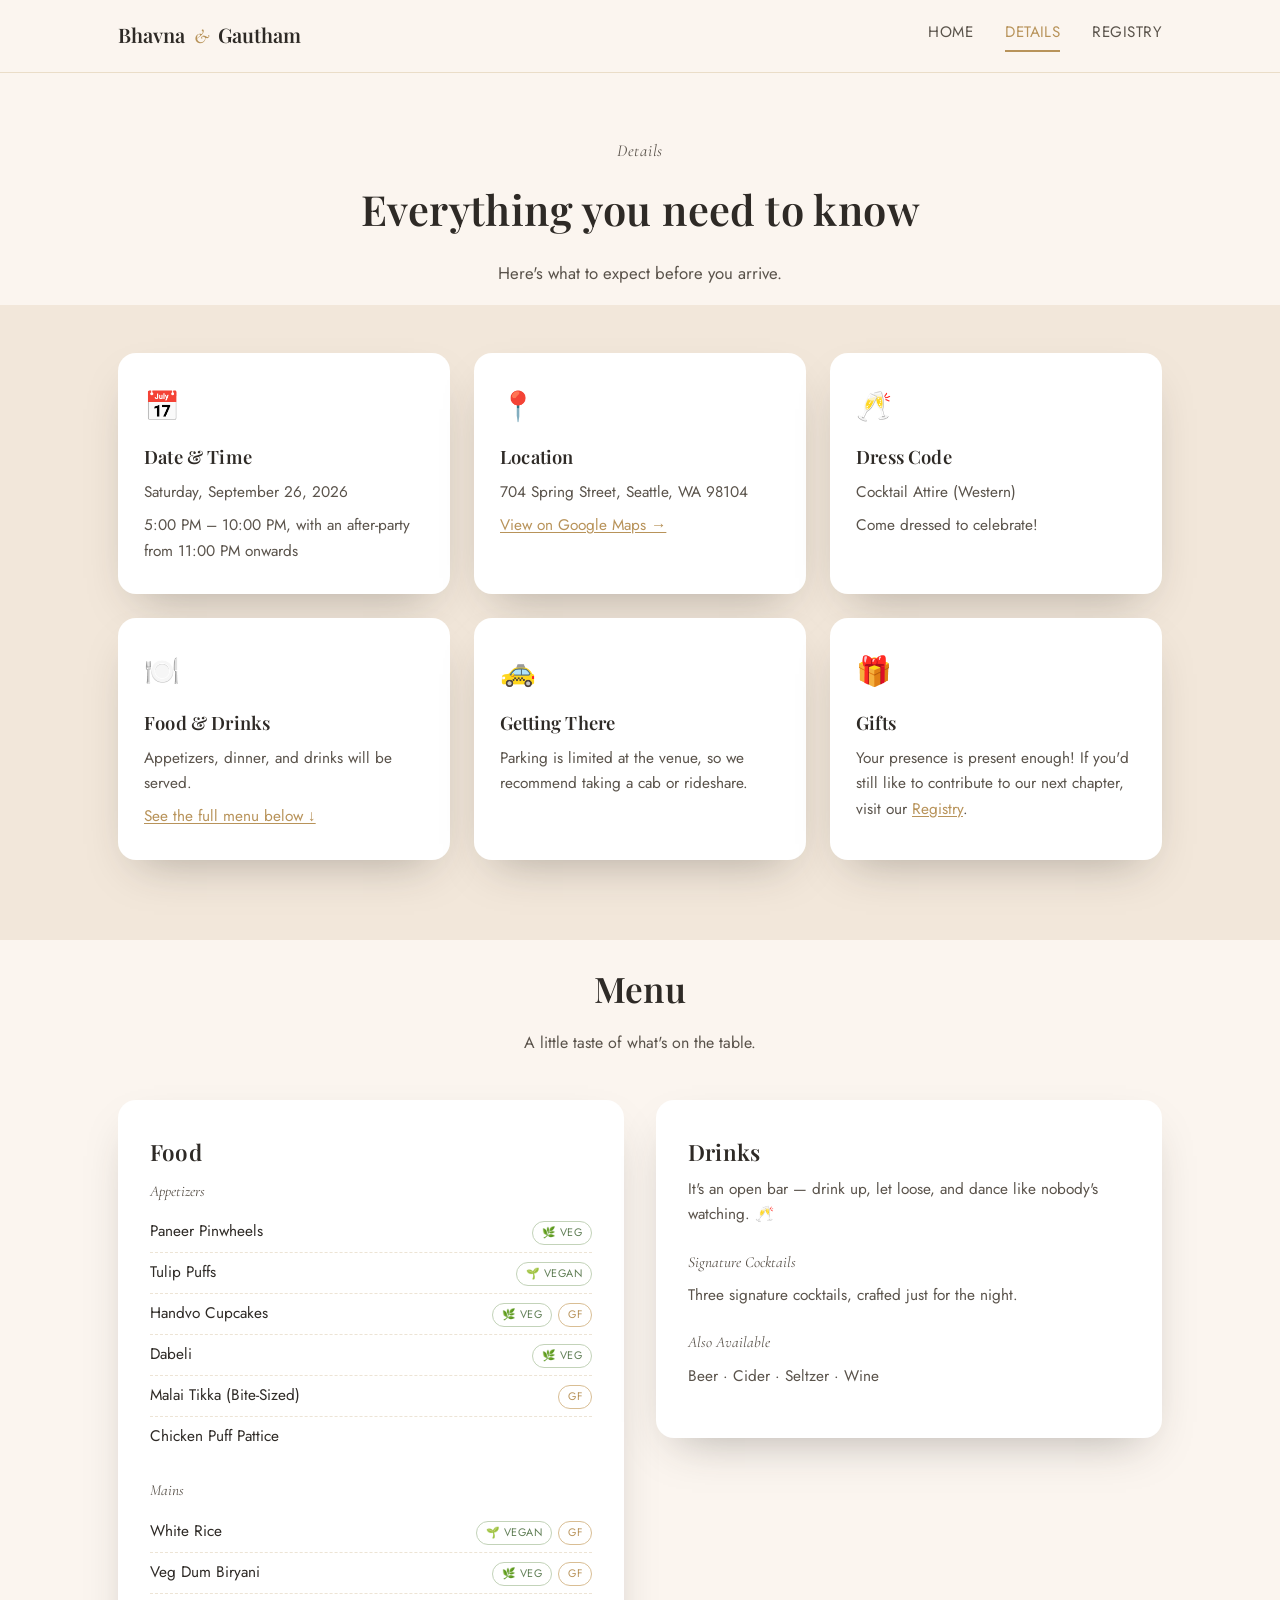
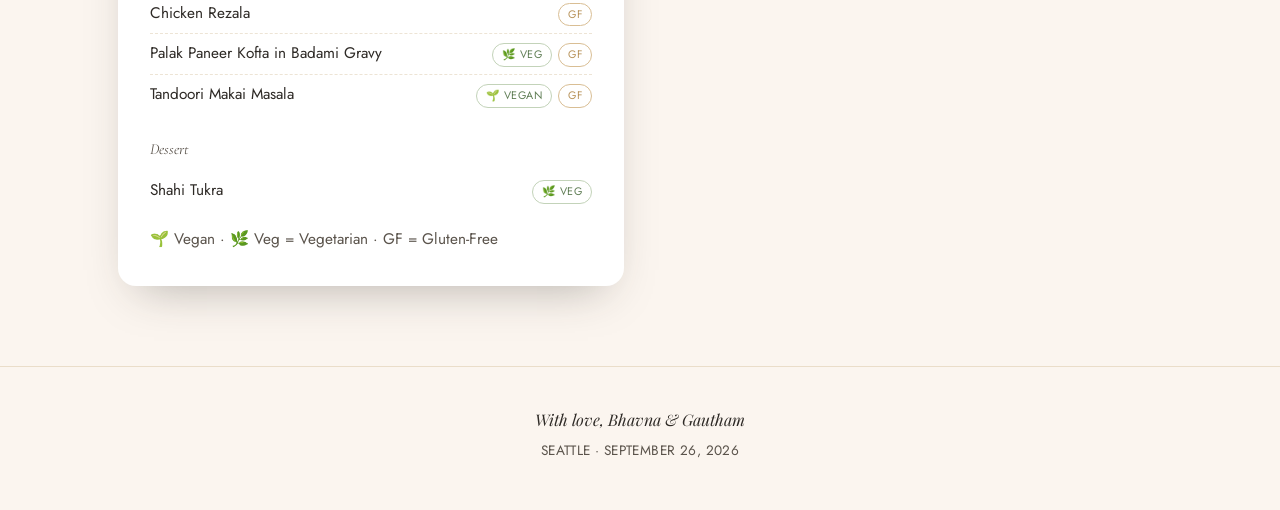
==== details.html @ c2249824 "Use clean extensionless URLs for internal navigation links GitHub Pages already resolves /details an" ====
<!DOCTYPE html>
<html lang="en">
<head>
  <meta charset="UTF-8">
  <meta name="viewport" content="width=device-width, initial-scale=1.0">
  <title>Details | Bhavna &amp; Gautham</title>
  <meta name="description" content="Everything you need to know about Bhavna &amp; Gautham's engagement party.">

  <meta property="og:type" content="website">
  <meta property="og:title" content="Details | Bhavna &amp; Gautham">
  <meta property="og:description" content="Everything you need to know about Bhavna &amp; Gautham's engagement party.">
  <meta property="og:image" content="https://bhavnaandgautham.com/assets/proposal-home-page-landscape.jpeg">
  <meta property="og:url" content="https://bhavnaandgautham.com/details">
  <meta name="twitter:card" content="summary_large_image">
  <meta name="twitter:title" content="Details | Bhavna &amp; Gautham">
  <meta name="twitter:description" content="Everything you need to know about Bhavna &amp; Gautham's engagement party.">
  <meta name="twitter:image" content="https://bhavnaandgautham.com/assets/proposal-home-page-landscape.jpeg">

  <link rel="icon" href="data:image/svg+xml,<svg xmlns=%22http://www.w3.org/2000/svg%22 viewBox=%220 0 100 100%22><text y=%22.9em%22 font-size=%2290%22>💛</text></svg>">
  <link rel="stylesheet" href="css/style.css">
</head>
<body>

  <header class="site-header">
    <div class="nav-wrap">
      <a href="/" class="logo">Bhavna <span>&amp;</span> Gautham</a>
      <nav class="site-nav">
        <a href="/" class="nav-link">Home</a>
        <a href="details" class="nav-link active">Details</a>
        <a href="registry" class="nav-link">Registry</a>
      </nav>
      <button class="nav-toggle" aria-label="Toggle navigation">&#9776;</button>
    </div>
  </header>

  <main>
    <section class="page-intro">
      <p class="eyebrow">Details</p>
      <h1>Everything you need to know</h1>
      <p>Here's what to expect before you arrive.</p>
    </section>

    <section class="details">
      <div class="container">
        <div class="details-grid">

          <div class="detail-card">
            <span class="icon">📅</span>
            <h3>Date &amp; Time</h3>
            <p>Saturday, September 26, 2026</p>
            <p>5:00 PM &ndash; 10:00 PM, with an after-party from 11:00 PM onwards</p>
          </div>

          <div class="detail-card">
            <span class="icon">📍</span>
            <h3>Location</h3>
            <p>704 Spring Street, Seattle, WA 98104</p>
            <p><a href="https://maps.app.goo.gl/84meGkMfRiw7cYow9" target="_blank" rel="noopener">View on Google Maps &rarr;</a></p>
          </div>

          <div class="detail-card">
            <span class="icon">🥂</span>
            <h3>Dress Code</h3>
            <p>Cocktail Attire (Western)</p>
            <p>Come dressed to celebrate!</p>
          </div>

          <div class="detail-card">
            <span class="icon">🍽️</span>
            <h3>Food &amp; Drinks</h3>
            <p>Appetizers, dinner, and drinks will be served.</p>
            <p><a href="#menu">See the full menu below &darr;</a></p>
          </div>

          <div class="detail-card">
            <span class="icon">🚕</span>
            <h3>Getting There</h3>
            <p>Parking is limited at the venue, so we recommend taking a cab or rideshare.</p>
          </div>

          <div class="detail-card">
            <span class="icon">🎁</span>
            <h3>Gifts</h3>
            <p>Your presence is present enough! If you'd still like to contribute to our next chapter, visit our <a href="registry">Registry</a>.</p>
          </div>

        </div>
      </div>
    </section>

    <section class="menu-section" id="menu">
      <div class="container">
        <h2>Menu</h2>
        <p class="section-sub">A little taste of what's on the table.</p>
        <div class="menu-grid">

          <div class="menu-card">
            <h3>Food</h3>

            <p class="menu-subhead">Appetizers</p>
            <ul class="menu-list">
              <li><span>Paneer Pinwheels</span><span class="tags"><span class="diet-tag tag-veg">🌿 Veg</span></span></li>
              <li><span>Tulip Puffs</span><span class="tags"><span class="diet-tag tag-vegan">🌱 Vegan</span></span></li>
              <li><span>Handvo Cupcakes</span><span class="tags"><span class="diet-tag tag-veg">🌿 Veg</span><span class="diet-tag">GF</span></span></li>
              <li><span>Dabeli</span><span class="tags"><span class="diet-tag tag-veg">🌿 Veg</span></span></li>
              <li><span>Malai Tikka (Bite-Sized)</span><span class="tags"><span class="diet-tag">GF</span></span></li>
              <li><span>Chicken Puff Pattice</span></li>
            </ul>

            <p class="menu-subhead">Mains</p>
            <ul class="menu-list">
              <li><span>White Rice</span><span class="tags"><span class="diet-tag tag-vegan">🌱 Vegan</span><span class="diet-tag">GF</span></span></li>
              <li><span>Veg Dum Biryani</span><span class="tags"><span class="diet-tag tag-veg">🌿 Veg</span><span class="diet-tag">GF</span></span></li>
              <li><span>Chicken Rezala</span><span class="tags"><span class="diet-tag">GF</span></span></li>
              <li><span>Palak Paneer Kofta in Badami Gravy</span><span class="tags"><span class="diet-tag tag-veg">🌿 Veg</span><span class="diet-tag">GF</span></span></li>
              <li><span>Tandoori Makai Masala</span><span class="tags"><span class="diet-tag tag-vegan">🌱 Vegan</span><span class="diet-tag">GF</span></span></li>
            </ul>

            <p class="menu-subhead">Dessert</p>
            <ul class="menu-list">
              <li><span>Shahi Tukra</span><span class="tags"><span class="diet-tag tag-veg">🌿 Veg</span></span></li>
            </ul>

            <p class="menu-note">🌱 Vegan &middot; 🌿 Veg = Vegetarian &middot; GF = Gluten-Free</p>
          </div>

          <div class="menu-card">
            <h3>Drinks</h3>
            <p>It's an open bar &mdash; drink up, let loose, and dance like nobody's watching. 🥂</p>

            <p class="menu-subhead">Signature Cocktails</p>
            <p>Three signature cocktails, crafted just for the night.</p>

            <p class="menu-subhead">Also Available</p>
            <p>Beer &middot; Cider &middot; Seltzer &middot; Wine</p>
          </div>

        </div>
      </div>
    </section>
  </main>

  <footer class="site-footer">
    <p>With love, Bhavna &amp; Gautham</p>
    <p class="footer-sub">Seattle &middot; September 26, 2026</p>
  </footer>

  <script src="js/main.js"></script>
</body>
</html>
---- css/style.css ----
@import url('https://fonts.googleapis.com/css2?family=Playfair+Display:ital,wght@0,500;0,600;0,700;1,500&family=Cormorant+Garamond:ital,wght@0,500;1,500&family=Jost:wght@300;400;500;600&display=swap');

:root {
  --cream: #fbf5ef;
  --cream-dark: #f2e7da;
  --charcoal: #2e2a26;
  --charcoal-soft: #5a534b;
  --gold: #b8935a;
  --gold-light: #d9be94;
  --blush: #e7b9b0;
  --terracotta: #c07856;
  --sage: #5f7d54;
  --sage-light: #c3d3b9;
  --white: #ffffff;
  --shadow: 0 20px 45px -20px rgba(46, 42, 38, 0.35);
  --radius: 18px;
  --max-width: 1100px;
}

* { box-sizing: border-box; }

html { scroll-behavior: smooth; }

body {
  margin: 0;
  font-family: 'Jost', sans-serif;
  background: var(--cream);
  color: var(--charcoal);
  line-height: 1.65;
  -webkit-font-smoothing: antialiased;
}

h1, h2, h3 {
  font-family: 'Playfair Display', serif;
  font-weight: 600;
  color: var(--charcoal);
  margin: 0 0 0.4em;
  letter-spacing: 0.01em;
}

p { margin: 0 0 1em; }

a { color: inherit; }

img { max-width: 100%; display: block; }

.container {
  max-width: var(--max-width);
  margin: 0 auto;
  padding: 0 28px;
}

.eyebrow {
  font-family: 'Cormorant Garamond', serif;
  font-style: italic;
  font-size: 1.35rem;
  color: var(--gold);
  letter-spacing: 0.04em;
  margin-bottom: 0.6em;
}

/* Header / Nav */
.site-header {
  position: sticky;
  top: 0;
  z-index: 50;
  background: rgba(251, 245, 239, 0.9);
  backdrop-filter: blur(8px);
  border-bottom: 1px solid rgba(184, 147, 90, 0.25);
}

.nav-wrap {
  max-width: var(--max-width);
  margin: 0 auto;
  padding: 18px 28px;
  display: flex;
  align-items: center;
  justify-content: space-between;
}

.logo {
  font-family: 'Playfair Display', serif;
  font-size: 1.25rem;
  font-weight: 600;
  text-decoration: none;
  color: var(--charcoal);
}

.logo span {
  color: var(--gold);
  font-style: italic;
  font-family: 'Cormorant Garamond', serif;
  margin: 0 4px;
}

.site-nav {
  display: flex;
  gap: 32px;
}

.nav-link {
  text-decoration: none;
  color: var(--charcoal-soft);
  font-size: 0.95rem;
  letter-spacing: 0.03em;
  text-transform: uppercase;
  padding-bottom: 4px;
  border-bottom: 2px solid transparent;
  transition: color 0.2s, border-color 0.2s;
}

.nav-link:hover,
.nav-link.active {
  color: var(--gold);
  border-color: var(--gold);
}

/* Buttons */
.btn {
  display: inline-block;
  padding: 14px 32px;
  border-radius: 999px;
  text-decoration: none;
  font-size: 0.95rem;
  letter-spacing: 0.03em;
  text-transform: uppercase;
  transition: transform 0.2s, box-shadow 0.2s, background 0.2s;
}

.btn-primary {
  background: var(--charcoal);
  color: var(--cream);
}

.btn-primary:hover {
  background: var(--gold);
  transform: translateY(-2px);
  box-shadow: var(--shadow);
}

.btn-outline {
  border: 1.5px solid var(--charcoal);
  color: var(--charcoal);
}

.btn-outline:hover {
  background: var(--charcoal);
  color: var(--cream);
}

/* Hero */
.hero {
  display: grid;
  grid-template-columns: 1fr 1fr;
  gap: 56px;
  align-items: center;
  max-width: var(--max-width);
  margin: 0 auto;
  padding: 64px 28px 40px;
}

.hero-text h1 {
  font-size: clamp(2.4rem, 5vw, 3.6rem);
  line-height: 1.1;
}

.hero-tagline {
  font-size: 1.1rem;
  color: var(--charcoal-soft);
  margin-bottom: 1.6em;
}

.hero-meta {
  background: var(--white);
  border-radius: var(--radius);
  padding: 20px 24px;
  margin-bottom: 28px;
  box-shadow: var(--shadow);
  display: inline-flex;
  flex-direction: column;
  gap: 6px;
}

.hero-meta strong {
  font-family: 'Playfair Display', serif;
  font-size: 1.15rem;
}

.hero-meta .meta-sub {
  color: var(--charcoal-soft);
  font-size: 0.95rem;
}

.hero-image img {
  border-radius: var(--radius);
  box-shadow: var(--shadow);
  aspect-ratio: 4 / 5;
  object-fit: cover;
  width: 100%;
}

/* Welcome / story section */
.welcome {
  display: grid;
  grid-template-columns: 1.1fr 1fr;
  gap: 56px;
  align-items: center;
  max-width: var(--max-width);
  margin: 40px auto 20px;
  padding: 0 28px;
}

.welcome-image img {
  border-radius: var(--radius);
  box-shadow: var(--shadow);
  aspect-ratio: 3 / 2;
  object-fit: cover;
  width: 100%;
}

/* Details section */
.details {
  background: var(--cream-dark);
  padding: 48px 0 80px;
}

.section-sub {
  text-align: center;
  color: var(--charcoal-soft);
  max-width: 560px;
  margin: 0 auto 44px;
}

.details-grid {
  display: grid;
  grid-template-columns: repeat(3, 1fr);
  gap: 24px;
}

.detail-card {
  background: var(--white);
  border-radius: var(--radius);
  padding: 30px 26px;
  box-shadow: var(--shadow);
}

.detail-card .icon {
  font-size: 1.8rem;
  margin-bottom: 12px;
  display: block;
}

.detail-card h3 {
  font-size: 1.15rem;
  margin-bottom: 8px;
}

.detail-card p {
  color: var(--charcoal-soft);
  font-size: 0.96rem;
  margin-bottom: 0.5em;
}

.detail-card p:last-child { margin-bottom: 0; }

.detail-card a {
  color: var(--gold);
  text-decoration: underline;
  text-underline-offset: 2px;
}

.detail-card a:hover { color: var(--terracotta); }

/* Menu section */
.menu-section {
  padding: 20px 0 80px;
}

.menu-section .container > h2 {
  text-align: center;
  font-size: 2.2rem;
  margin-bottom: 12px;
}

.menu-grid {
  display: grid;
  grid-template-columns: 1fr 1fr;
  gap: 32px;
  align-items: start;
}

.menu-card {
  background: var(--white);
  border-radius: var(--radius);
  padding: 34px 32px;
  box-shadow: var(--shadow);
}

.menu-card h3 {
  font-size: 1.4rem;
  margin-bottom: 6px;
}

.menu-subhead {
  font-family: 'Cormorant Garamond', serif;
  font-style: italic;
  color: var(--gold);
  font-size: 1.05rem;
  margin: 22px 0 8px;
}

.menu-card > .menu-subhead:first-of-type { margin-top: 8px; }

.menu-list {
  list-style: none;
  margin: 0;
  padding: 0;
}

.menu-list li {
  display: flex;
  justify-content: space-between;
  align-items: baseline;
  gap: 12px;
  padding: 7px 0;
  border-bottom: 1px dashed rgba(184, 147, 90, 0.25);
  font-size: 0.96rem;
  color: var(--charcoal);
}

.menu-list li:last-child { border-bottom: none; }

.tags {
  display: flex;
  gap: 6px;
  flex-shrink: 0;
}

.diet-tag {
  font-size: 0.68rem;
  text-transform: uppercase;
  letter-spacing: 0.04em;
  color: var(--gold);
  border: 1px solid var(--gold-light);
  border-radius: 999px;
  padding: 2px 9px;
  flex-shrink: 0;
  white-space: nowrap;
}

.diet-tag.tag-veg,
.diet-tag.tag-vegan {
  color: var(--sage);
  border-color: var(--sage-light);
}

.menu-note {
  font-size: 0.82rem;
  color: var(--charcoal-soft);
  margin: 16px 0 0;
}

.menu-card p {
  color: var(--charcoal-soft);
  font-size: 0.96rem;
}

/* Footer */
.site-footer {
  text-align: center;
  padding: 40px 28px 48px;
  border-top: 1px solid rgba(184, 147, 90, 0.25);
}

.site-footer p {
  margin: 0;
  font-family: 'Playfair Display', serif;
  font-style: italic;
}

.site-footer .footer-sub {
  font-family: 'Jost', sans-serif;
  font-style: normal;
  font-size: 0.85rem;
  color: var(--charcoal-soft);
  margin-top: 6px;
  letter-spacing: 0.03em;
  text-transform: uppercase;
}

/* Registry page */
.page-intro {
  max-width: 680px;
  margin: 64px auto 8px;
  padding: 0 28px;
  text-align: center;
}

.page-intro h1 { font-size: 2.6rem; }

.page-intro p {
  color: var(--charcoal-soft);
  font-size: 1.05rem;
}

.registry-grid {
  max-width: var(--max-width);
  margin: 48px auto 80px;
  padding: 0 28px;
  display: grid;
  grid-template-columns: 1fr 1fr;
  gap: 36px;
}

.registry-card {
  background: var(--white);
  border-radius: 24px;
  overflow: hidden;
  box-shadow: var(--shadow);
  display: flex;
  flex-direction: column;
}

.registry-image {
  aspect-ratio: 16 / 10;
  overflow: hidden;
}

.registry-image img {
  width: 100%;
  height: 100%;
  object-fit: cover;
}

.registry-body {
  padding: 30px 30px 34px;
  display: flex;
  flex-direction: column;
  flex: 1;
}

.registry-body h2 {
  font-size: 1.5rem;
  margin-bottom: 10px;
}

.registry-body p {
  color: var(--charcoal-soft);
  font-size: 0.98rem;
}

.payment-methods {
  margin-top: auto;
  padding-top: 22px;
  border-top: 1px dashed rgba(184, 147, 90, 0.4);
  display: grid;
  grid-template-columns: 1fr 1fr;
  gap: 20px;
}

.payment-method {
  text-align: center;
}

.payment-method img {
  width: 100%;
  max-width: 140px;
  border-radius: 12px;
  border: 1px solid rgba(46, 42, 38, 0.12);
  margin: 0 auto 10px;
}

.payment-method h4 {
  font-family: 'Playfair Display', serif;
  font-size: 0.98rem;
  margin: 0 0 8px;
}

.payment-method p {
  font-size: 0.88rem;
  color: var(--charcoal-soft);
  margin: 0;
}

.payment-method .btn {
  padding: 8px 20px;
  font-size: 0.78rem;
}

.registry-note {
  max-width: 680px;
  margin: 0 auto 60px;
  padding: 0 28px;
  text-align: center;
  color: var(--charcoal-soft);
  font-size: 0.95rem;
}

/* Mobile nav toggle */
.nav-toggle {
  display: none;
  background: none;
  border: none;
  font-size: 1.5rem;
  cursor: pointer;
  color: var(--charcoal);
}

/* Responsive */
@media (max-width: 860px) {
  .hero, .welcome, .registry-grid, .menu-grid {
    grid-template-columns: 1fr;
  }
  .hero-image { order: -1; }
  .details-grid { grid-template-columns: repeat(2, 1fr); }
}

@media (max-width: 640px) {
  .details-grid { grid-template-columns: 1fr; }
  .nav-wrap { padding: 16px 20px; }
  .site-nav {
    position: absolute;
    top: 100%;
    left: 0;
    right: 0;
    background: var(--cream);
    flex-direction: column;
    gap: 0;
    display: none;
    border-bottom: 1px solid rgba(184, 147, 90, 0.25);
  }
  .site-nav.open { display: flex; }
  .site-nav .nav-link {
    padding: 16px 24px;
    border-bottom: 1px solid rgba(184, 147, 90, 0.15);
  }
  .nav-toggle { display: block; }
  .hero { padding-top: 40px; }
}
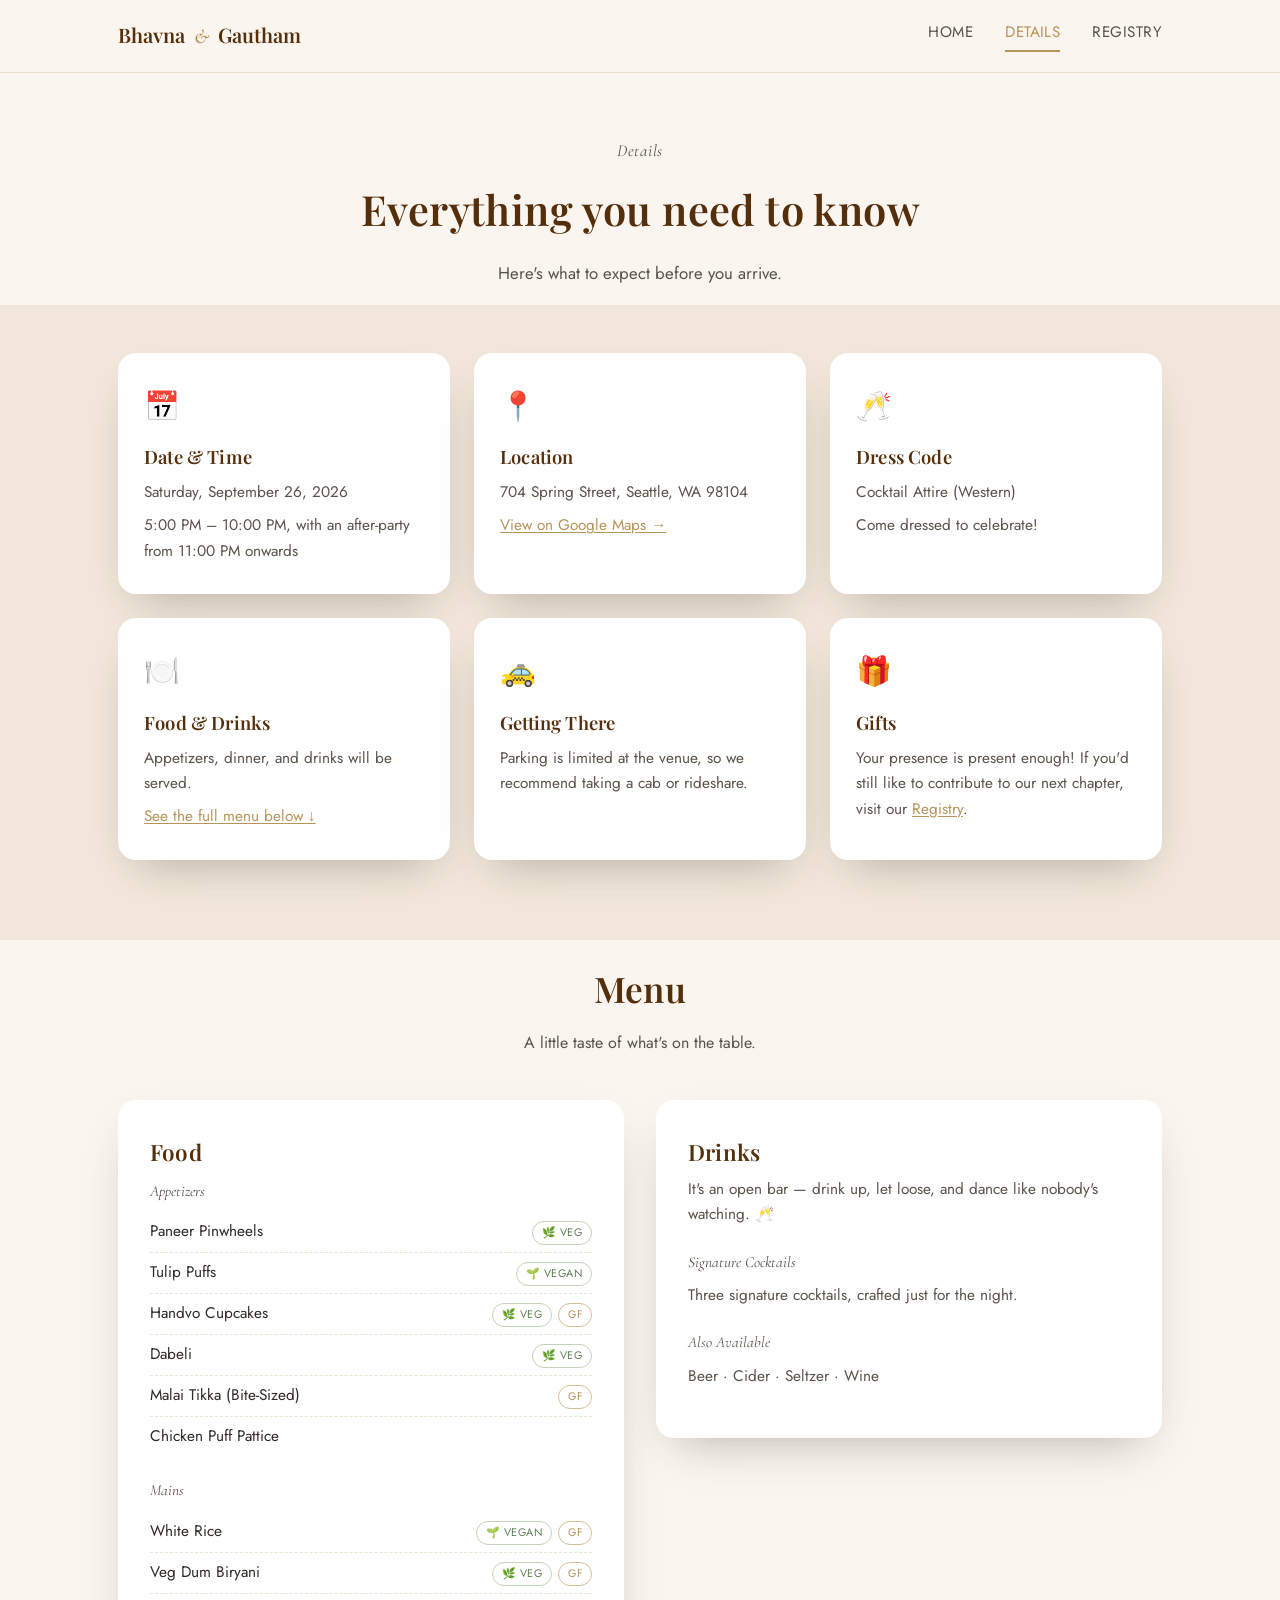
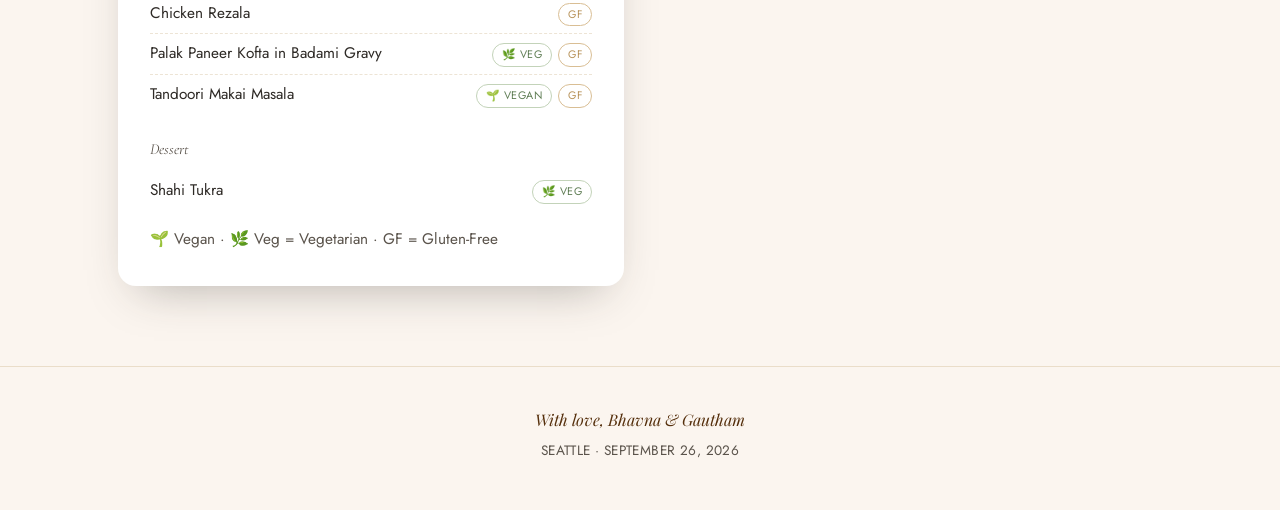
==== commit c88e7f86: "Use dedicated preview-image for link previews (og:image/twitter:image) Co-Authored-By: Claude Sonnet" ====
--- a/details.html
+++ b/details.html
@@ -9,12 +9,12 @@
   <meta property="og:type" content="website">
   <meta property="og:title" content="Details | Bhavna &amp; Gautham">
   <meta property="og:description" content="Everything you need to know about Bhavna &amp; Gautham's engagement party.">
-  <meta property="og:image" content="https://bhavnaandgautham.com/assets/proposal-home-page-landscape.jpeg">
+  <meta property="og:image" content="https://bhavnaandgautham.com/assets/preview-image.png">
   <meta property="og:url" content="https://bhavnaandgautham.com/details">
   <meta name="twitter:card" content="summary_large_image">
   <meta name="twitter:title" content="Details | Bhavna &amp; Gautham">
   <meta name="twitter:description" content="Everything you need to know about Bhavna &amp; Gautham's engagement party.">
-  <meta name="twitter:image" content="https://bhavnaandgautham.com/assets/proposal-home-page-landscape.jpeg">
+  <meta name="twitter:image" content="https://bhavnaandgautham.com/assets/preview-image.png">
 
   <link rel="icon" href="data:image/svg+xml,<svg xmlns=%22http://www.w3.org/2000/svg%22 viewBox=%220 0 100 100%22><text y=%22.9em%22 font-size=%2290%22>💛</text></svg>">
   <link rel="stylesheet" href="css/style.css">
--- a/css/style.css
+++ b/css/style.css
@@ -11,6 +11,7 @@
   --terracotta: #c07856;
   --sage: #5f7d54;
   --sage-light: #c3d3b9;
+  --taupe: #552f0c;
   --white: #ffffff;
   --shadow: 0 20px 45px -20px rgba(46, 42, 38, 0.35);
   --radius: 18px;
@@ -30,10 +31,10 @@
   -webkit-font-smoothing: antialiased;
 }
 
-h1, h2, h3 {
+h1, h2, h3, h4 {
   font-family: 'Playfair Display', serif;
   font-weight: 600;
-  color: var(--charcoal);
+  color: var(--taupe);
   margin: 0 0 0.4em;
   letter-spacing: 0.01em;
 }
@@ -83,7 +84,12 @@
   font-size: 1.25rem;
   font-weight: 600;
   text-decoration: none;
-  color: var(--charcoal);
+  color: var(--taupe);
+  transition: color 0.2s;
+}
+
+.logo:hover {
+  color: var(--gold);
 }
 
 .logo span {
@@ -128,7 +134,7 @@
 }
 
 .btn-primary {
-  background: var(--charcoal);
+  background: var(--taupe);
   color: var(--cream);
 }
 
@@ -376,6 +382,7 @@
   margin: 0;
   font-family: 'Playfair Display', serif;
   font-style: italic;
+  color: var(--taupe);
 }
 
 .site-footer .footer-sub {
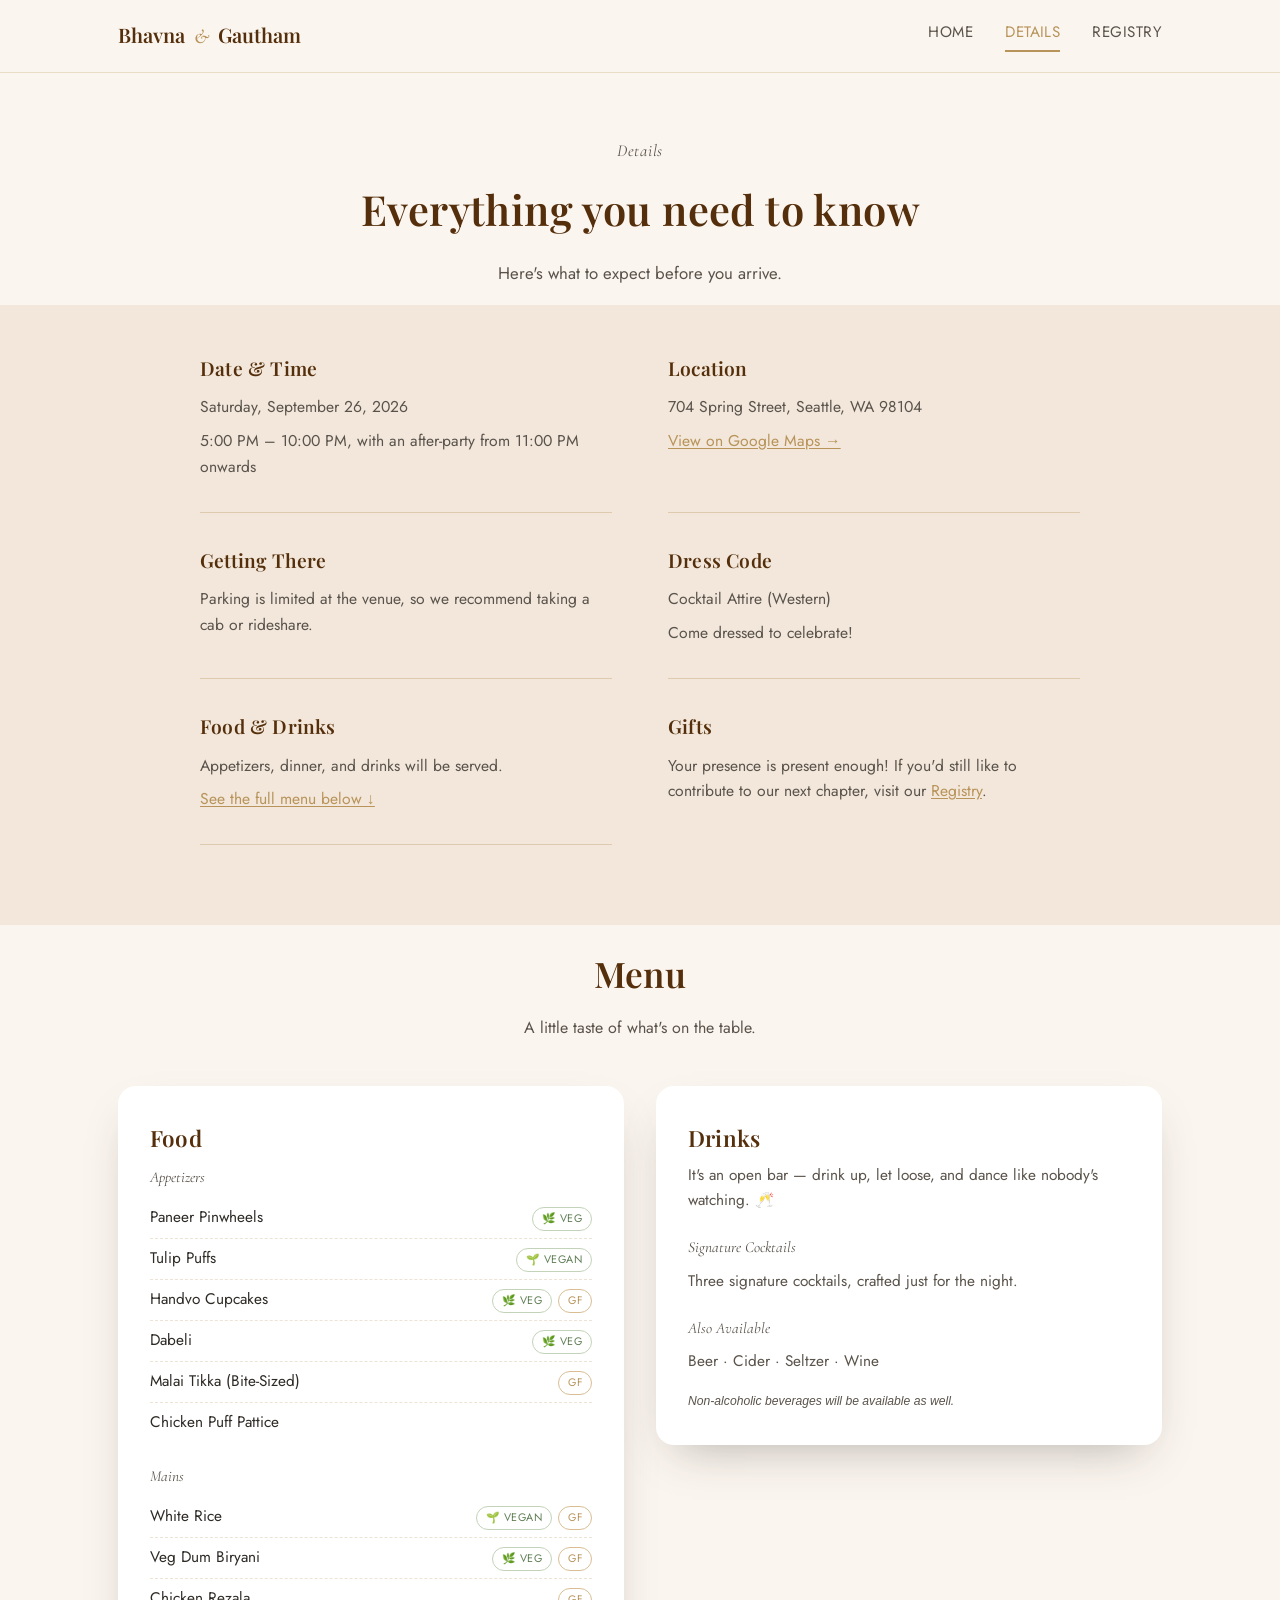
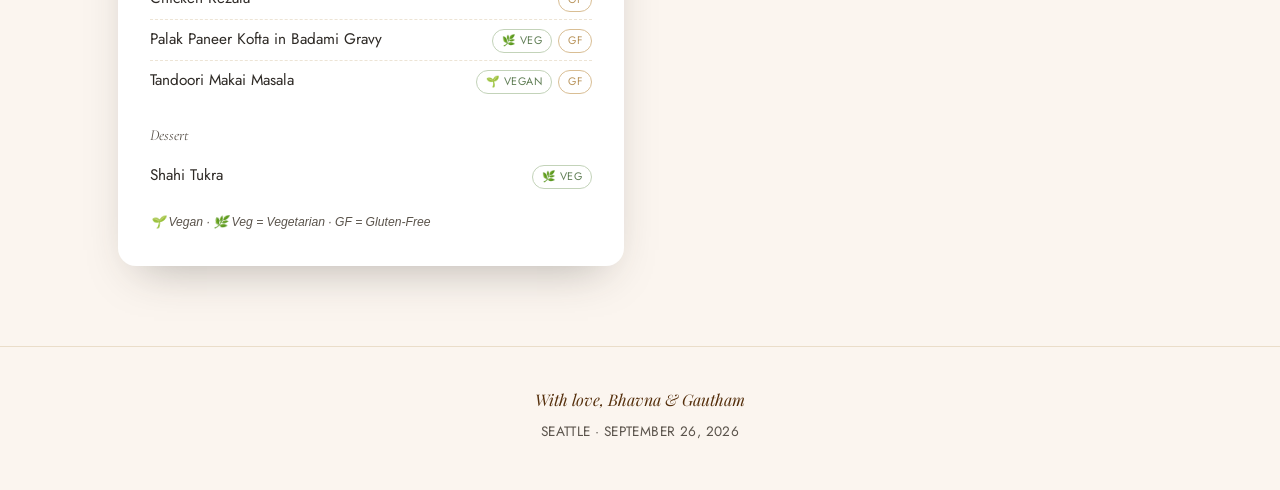
==== commit aec792e1: "Redesign Details page as a divided 2x3 list instead of tiles - Replace card-tile grid with a line-se" ====
--- a/details.html
+++ b/details.html
@@ -42,46 +42,64 @@
 
     <section class="details">
       <div class="container">
-        <div class="details-grid">
+        <div class="details-list">
 
-          <div class="detail-card">
-            <span class="icon">📅</span>
-            <h3>Date &amp; Time</h3>
-            <p>Saturday, September 26, 2026</p>
-            <p>5:00 PM &ndash; 10:00 PM, with an after-party from 11:00 PM onwards</p>
+          <div class="detail-row">
+            <div class="detail-label">
+              <h3>Date &amp; Time</h3>
+            </div>
+            <div class="detail-content">
+              <p>Saturday, September 26, 2026</p>
+              <p>5:00 PM &ndash; 10:00 PM, with an after-party from 11:00 PM onwards</p>
+            </div>
           </div>
 
-          <div class="detail-card">
-            <span class="icon">📍</span>
-            <h3>Location</h3>
-            <p>704 Spring Street, Seattle, WA 98104</p>
-            <p><a href="https://maps.app.goo.gl/84meGkMfRiw7cYow9" target="_blank" rel="noopener">View on Google Maps &rarr;</a></p>
+          <div class="detail-row">
+            <div class="detail-label">
+              <h3>Location</h3>
+            </div>
+            <div class="detail-content">
+              <p>704 Spring Street, Seattle, WA 98104</p>
+              <p><a href="https://maps.app.goo.gl/84meGkMfRiw7cYow9" target="_blank" rel="noopener">View on Google Maps &rarr;</a></p>
+            </div>
           </div>
 
-          <div class="detail-card">
-            <span class="icon">🥂</span>
-            <h3>Dress Code</h3>
-            <p>Cocktail Attire (Western)</p>
-            <p>Come dressed to celebrate!</p>
+          <div class="detail-row">
+            <div class="detail-label">
+              <h3>Getting There</h3>
+            </div>
+            <div class="detail-content">
+              <p>Parking is limited at the venue, so we recommend taking a cab or rideshare.</p>
+            </div>
           </div>
 
-          <div class="detail-card">
-            <span class="icon">🍽️</span>
-            <h3>Food &amp; Drinks</h3>
-            <p>Appetizers, dinner, and drinks will be served.</p>
-            <p><a href="#menu">See the full menu below &darr;</a></p>
+          <div class="detail-row">
+            <div class="detail-label">
+              <h3>Dress Code</h3>
+            </div>
+            <div class="detail-content">
+              <p>Cocktail Attire (Western)</p>
+              <p>Come dressed to celebrate!</p>
+            </div>
           </div>
 
-          <div class="detail-card">
-            <span class="icon">🚕</span>
-            <h3>Getting There</h3>
-            <p>Parking is limited at the venue, so we recommend taking a cab or rideshare.</p>
+          <div class="detail-row">
+            <div class="detail-label">
+              <h3>Food &amp; Drinks</h3>
+            </div>
+            <div class="detail-content">
+              <p>Appetizers, dinner, and drinks will be served.</p>
+              <p><a href="#menu">See the full menu below &darr;</a></p>
+            </div>
           </div>
 
-          <div class="detail-card">
-            <span class="icon">🎁</span>
-            <h3>Gifts</h3>
-            <p>Your presence is present enough! If you'd still like to contribute to our next chapter, visit our <a href="registry">Registry</a>.</p>
+          <div class="detail-row">
+            <div class="detail-label">
+              <h3>Gifts</h3>
+            </div>
+            <div class="detail-content">
+              <p>Your presence is present enough! If you'd still like to contribute to our next chapter, visit our <a href="registry">Registry</a>.</p>
+            </div>
           </div>
 
         </div>
@@ -133,6 +151,7 @@
 
             <p class="menu-subhead">Also Available</p>
             <p>Beer &middot; Cider &middot; Seltzer &middot; Wine</p>
+            <p class="menu-note">Non-alcoholic beverages will be available as well.</p>
           </div>
 
         </div>
--- a/css/style.css
+++ b/css/style.css
@@ -237,45 +237,46 @@
   margin: 0 auto 44px;
 }
 
-.details-grid {
+.details-list {
   display: grid;
-  grid-template-columns: repeat(3, 1fr);
-  gap: 24px;
-}
-
-.detail-card {
-  background: var(--white);
-  border-radius: var(--radius);
-  padding: 30px 26px;
-  box-shadow: var(--shadow);
-}
-
-.detail-card .icon {
-  font-size: 1.8rem;
-  margin-bottom: 12px;
-  display: block;
-}
-
-.detail-card h3 {
-  font-size: 1.15rem;
-  margin-bottom: 8px;
-}
-
-.detail-card p {
-  color: var(--charcoal-soft);
-  font-size: 0.96rem;
+  grid-template-columns: 1fr 1fr;
+  column-gap: 56px;
+  max-width: 880px;
+  margin: 0 auto;
+}
+
+.detail-row {
+  padding: 32px 0;
+  border-bottom: 1px solid rgba(184, 147, 90, 0.35);
+}
+
+.detail-row:nth-child(-n+2) { padding-top: 0; }
+.detail-row:last-child { border-bottom: none; padding-bottom: 0; }
+
+.detail-label {
+  margin-bottom: 10px;
+}
+
+.detail-label h3 {
+  margin: 0;
+  font-size: 1.2rem;
+}
+
+.detail-content p {
+  color: var(--charcoal-soft);
+  font-size: 0.98rem;
   margin-bottom: 0.5em;
 }
 
-.detail-card p:last-child { margin-bottom: 0; }
-
-.detail-card a {
+.detail-content p:last-child { margin-bottom: 0; }
+
+.detail-content a {
   color: var(--gold);
   text-decoration: underline;
   text-underline-offset: 2px;
 }
 
-.detail-card a:hover { color: var(--terracotta); }
+.detail-content a:hover { color: var(--terracotta); }
 
 /* Menu section */
 .menu-section {
@@ -360,8 +361,9 @@
   border-color: var(--sage-light);
 }
 
-.menu-note {
-  font-size: 0.82rem;
+.menu-card .menu-note {
+  font-size: 0.76rem;
+  font-style: italic;
   color: var(--charcoal-soft);
   margin: 16px 0 0;
 }
@@ -515,15 +517,16 @@
 
 /* Responsive */
 @media (max-width: 860px) {
-  .hero, .welcome, .registry-grid, .menu-grid {
+  .hero, .welcome, .registry-grid, .menu-grid, .details-list {
     grid-template-columns: 1fr;
   }
   .hero-image { order: -1; }
-  .details-grid { grid-template-columns: repeat(2, 1fr); }
+  .detail-row:nth-child(-n+2) { padding-top: 32px; }
+  .detail-row:first-child { padding-top: 0; }
 }
 
 @media (max-width: 640px) {
-  .details-grid { grid-template-columns: 1fr; }
+  .detail-row { padding: 28px 0; }
   .nav-wrap { padding: 16px 20px; }
   .site-nav {
     position: absolute;
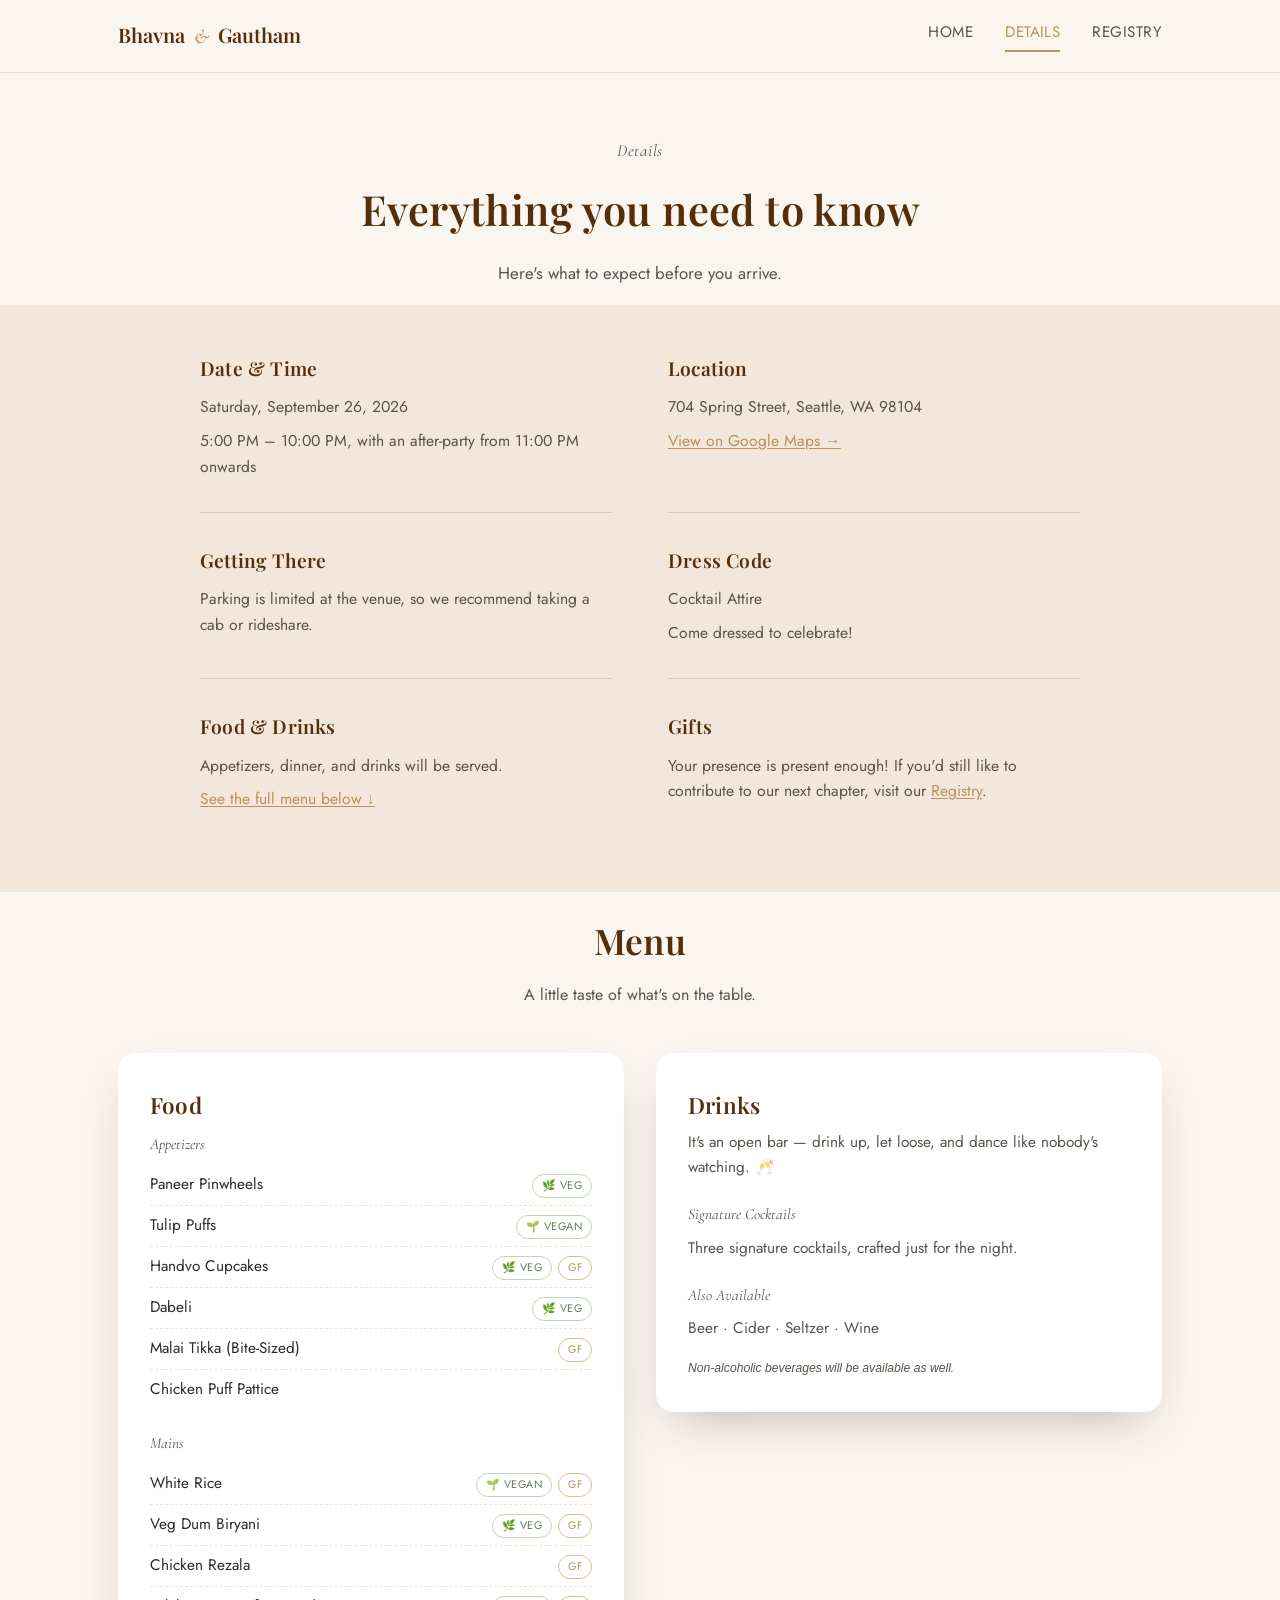
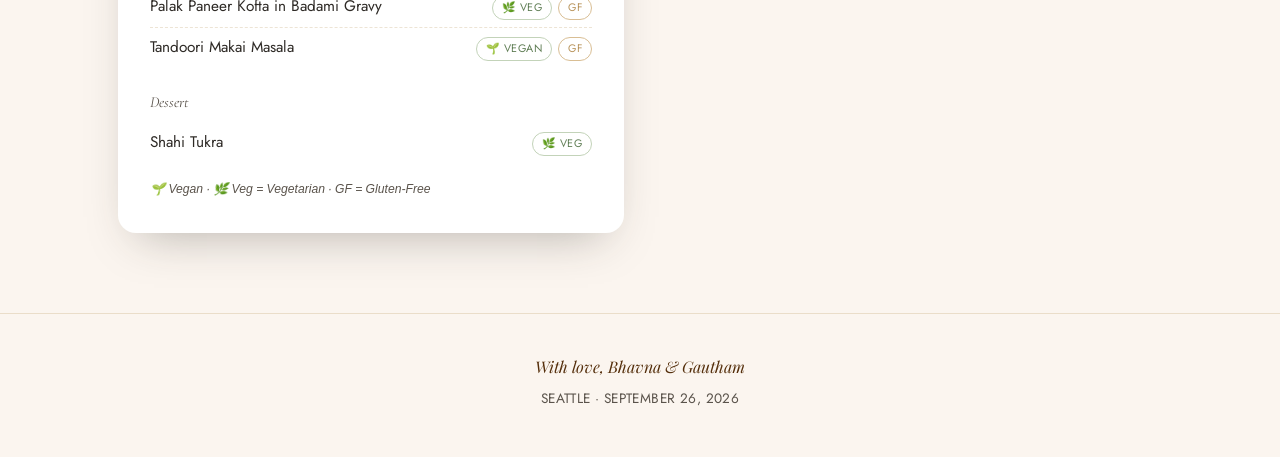
==== commit 43753697: "Simplify dress code to "Cocktail Attire" Co-Authored-By: Claude Sonnet 5 <noreply@anthropic.com> Cla" ====
--- a/details.html
+++ b/details.html
@@ -78,7 +78,7 @@
               <h3>Dress Code</h3>
             </div>
             <div class="detail-content">
-              <p>Cocktail Attire (Western)</p>
+              <p>Cocktail Attire</p>
               <p>Come dressed to celebrate!</p>
             </div>
           </div>
--- a/css/style.css
+++ b/css/style.css
@@ -251,7 +251,7 @@
 }
 
 .detail-row:nth-child(-n+2) { padding-top: 0; }
-.detail-row:last-child { border-bottom: none; padding-bottom: 0; }
+.detail-row:nth-last-child(-n+2) { border-bottom: none; padding-bottom: 0; }
 
 .detail-label {
   margin-bottom: 10px;
@@ -496,15 +496,6 @@
   font-size: 0.78rem;
 }
 
-.registry-note {
-  max-width: 680px;
-  margin: 0 auto 60px;
-  padding: 0 28px;
-  text-align: center;
-  color: var(--charcoal-soft);
-  font-size: 0.95rem;
-}
-
 /* Mobile nav toggle */
 .nav-toggle {
   display: none;
@@ -523,6 +514,10 @@
   .hero-image { order: -1; }
   .detail-row:nth-child(-n+2) { padding-top: 32px; }
   .detail-row:first-child { padding-top: 0; }
+  .detail-row:nth-last-child(2) {
+    border-bottom: 1px solid rgba(184, 147, 90, 0.35);
+    padding-bottom: 32px;
+  }
 }
 
 @media (max-width: 640px) {
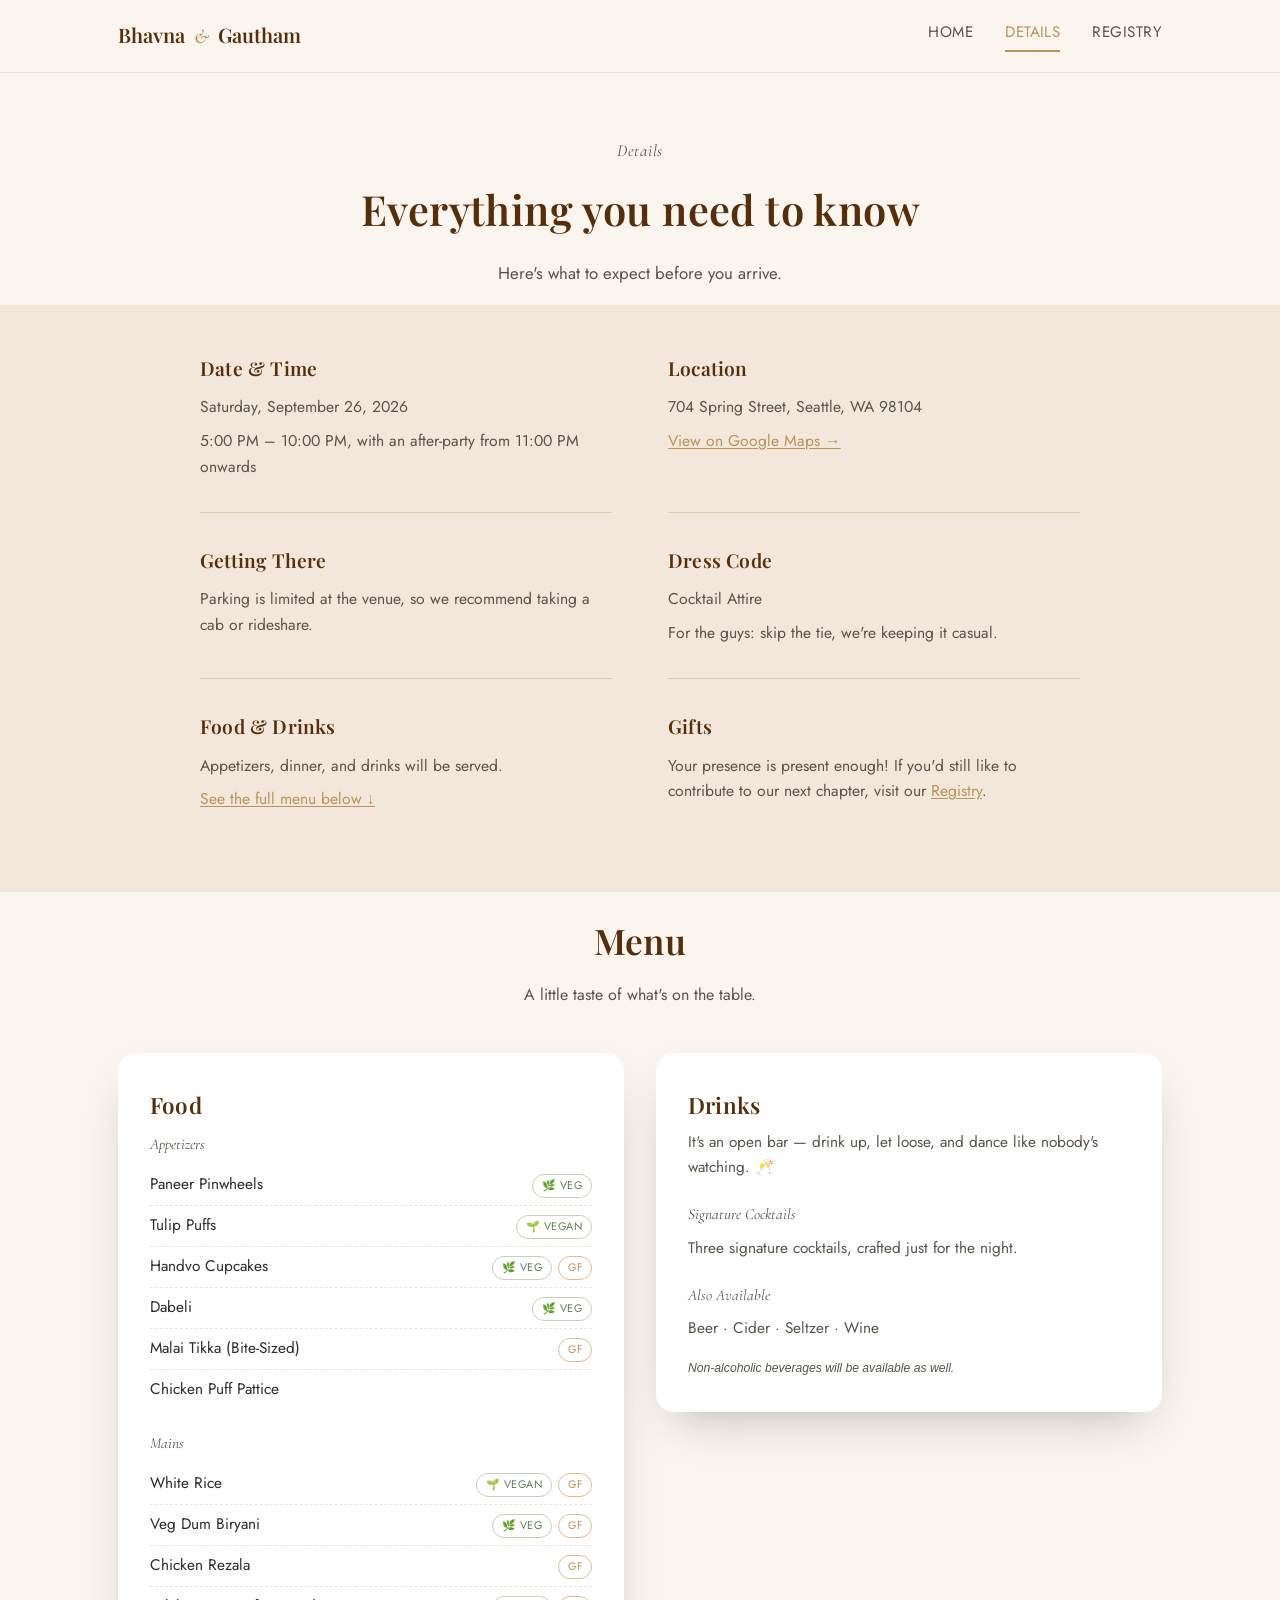
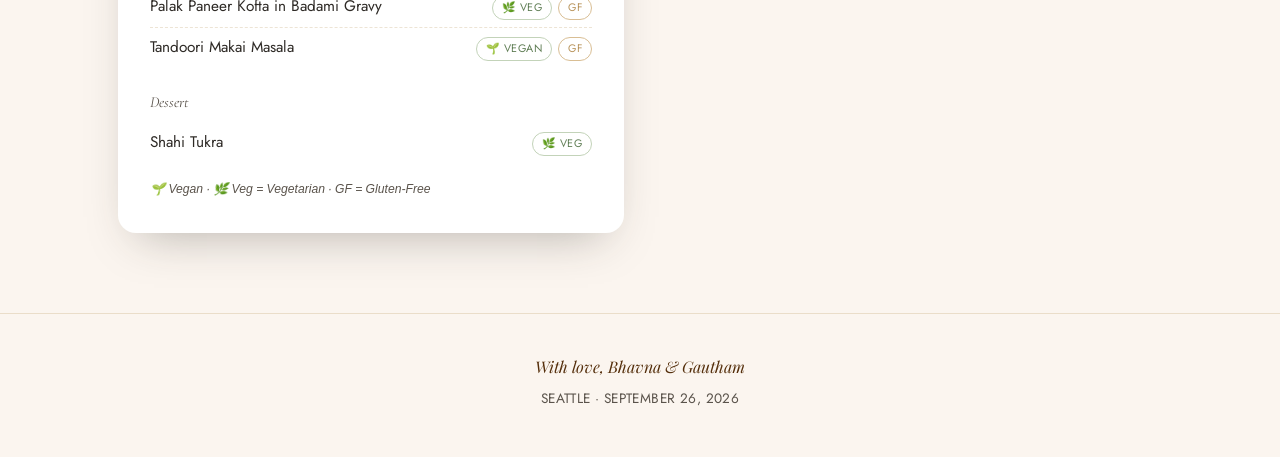
==== commit 5598692f: "Add no-tie note to dress code instead of generic celebrate line Co-Authored-By: Claude Sonnet 5 <nor" ====
--- a/details.html
+++ b/details.html
@@ -79,7 +79,7 @@
             </div>
             <div class="detail-content">
               <p>Cocktail Attire</p>
-              <p>Come dressed to celebrate!</p>
+              <p>For the guys: skip the tie, we're keeping it casual.</p>
             </div>
           </div>
 
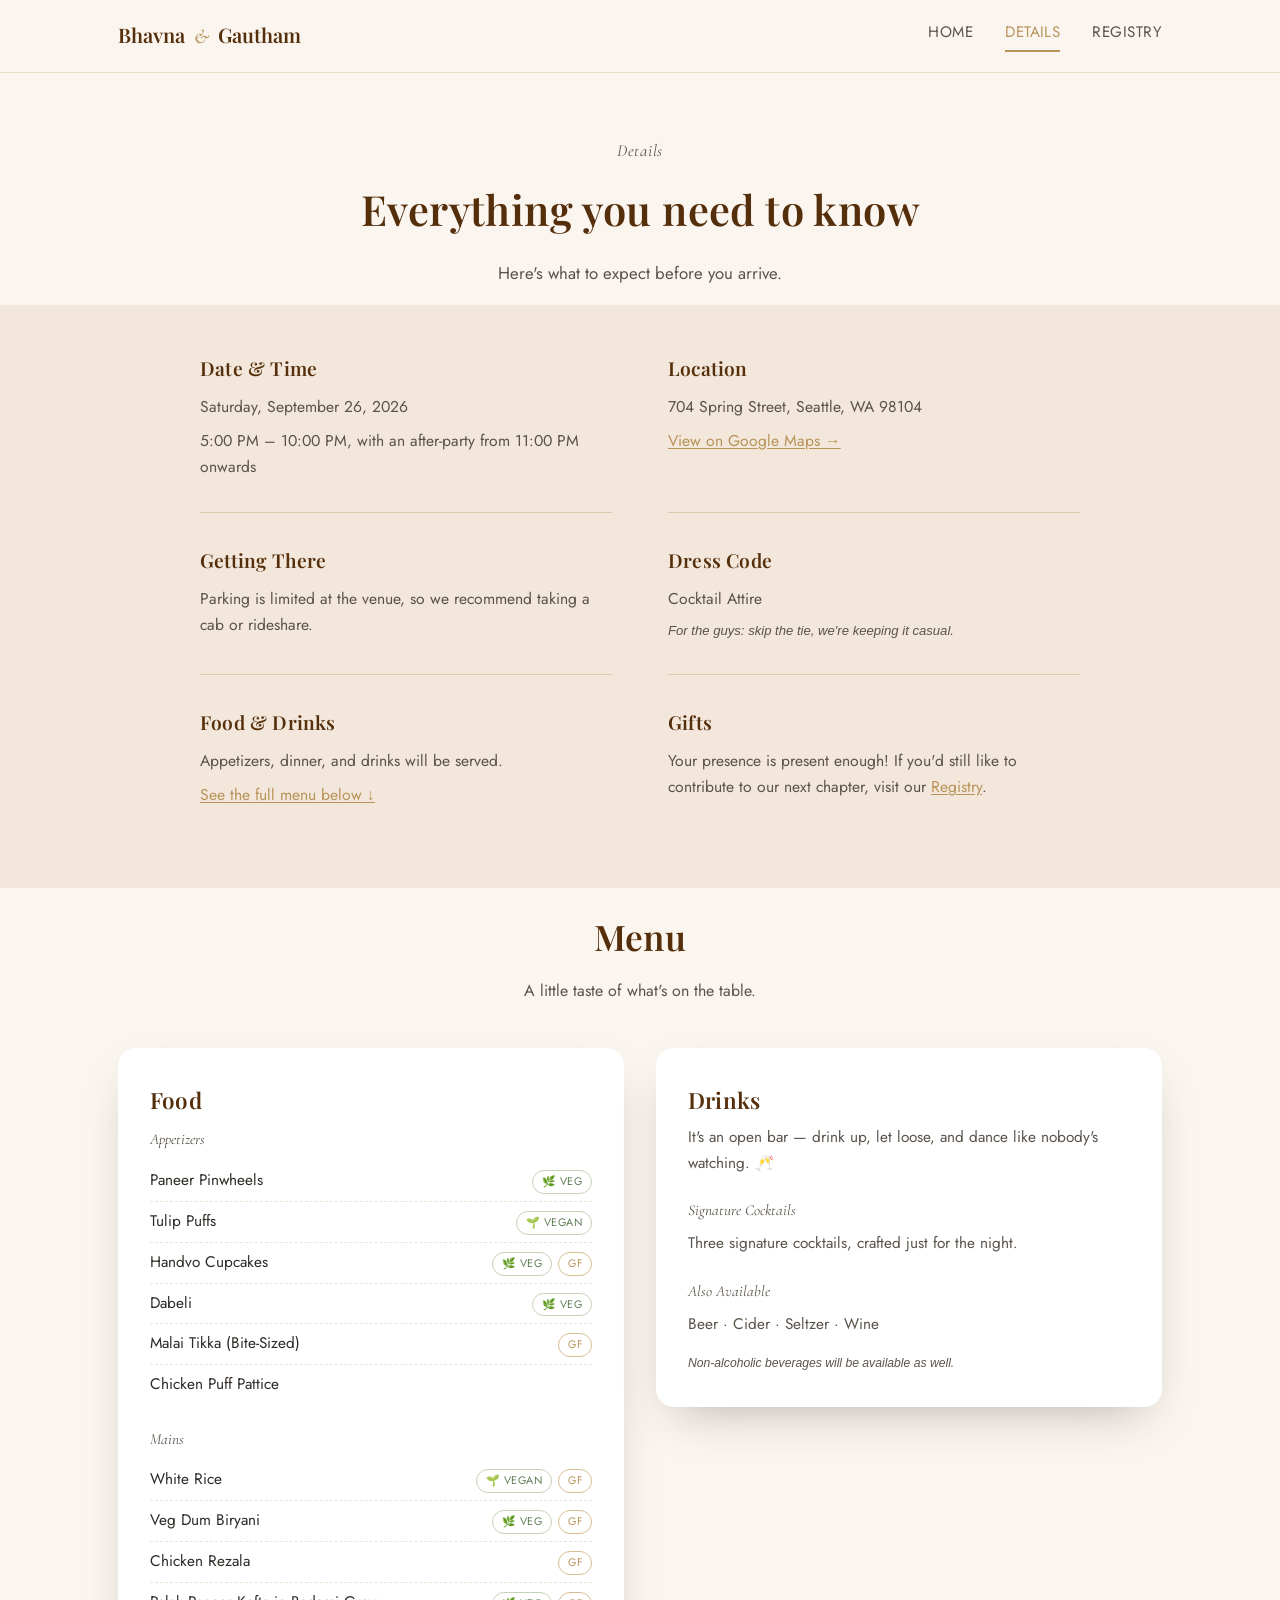
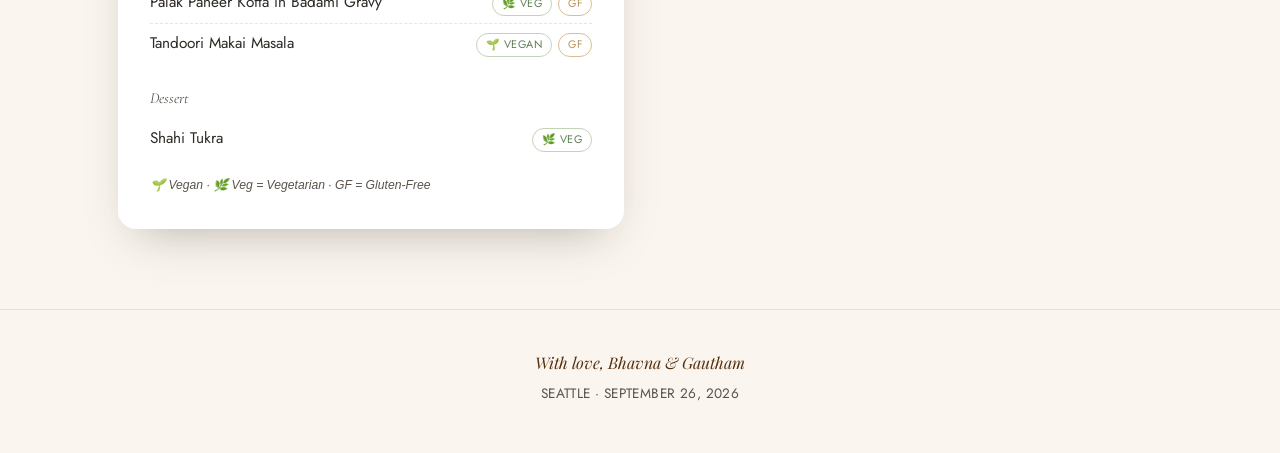
==== commit 5d924d76: "Style dress code footnote as italic and smaller, matching menu notes Co-Authored-By: Claude Sonnet 5" ====
--- a/details.html
+++ b/details.html
@@ -79,7 +79,7 @@
             </div>
             <div class="detail-content">
               <p>Cocktail Attire</p>
-              <p>For the guys: skip the tie, we're keeping it casual.</p>
+              <p class="footnote">For the guys: skip the tie, we're keeping it casual.</p>
             </div>
           </div>
 
--- a/css/style.css
+++ b/css/style.css
@@ -269,6 +269,11 @@
 }
 
 .detail-content p:last-child { margin-bottom: 0; }
+
+.detail-content .footnote {
+  font-size: 0.82rem;
+  font-style: italic;
+}
 
 .detail-content a {
   color: var(--gold);
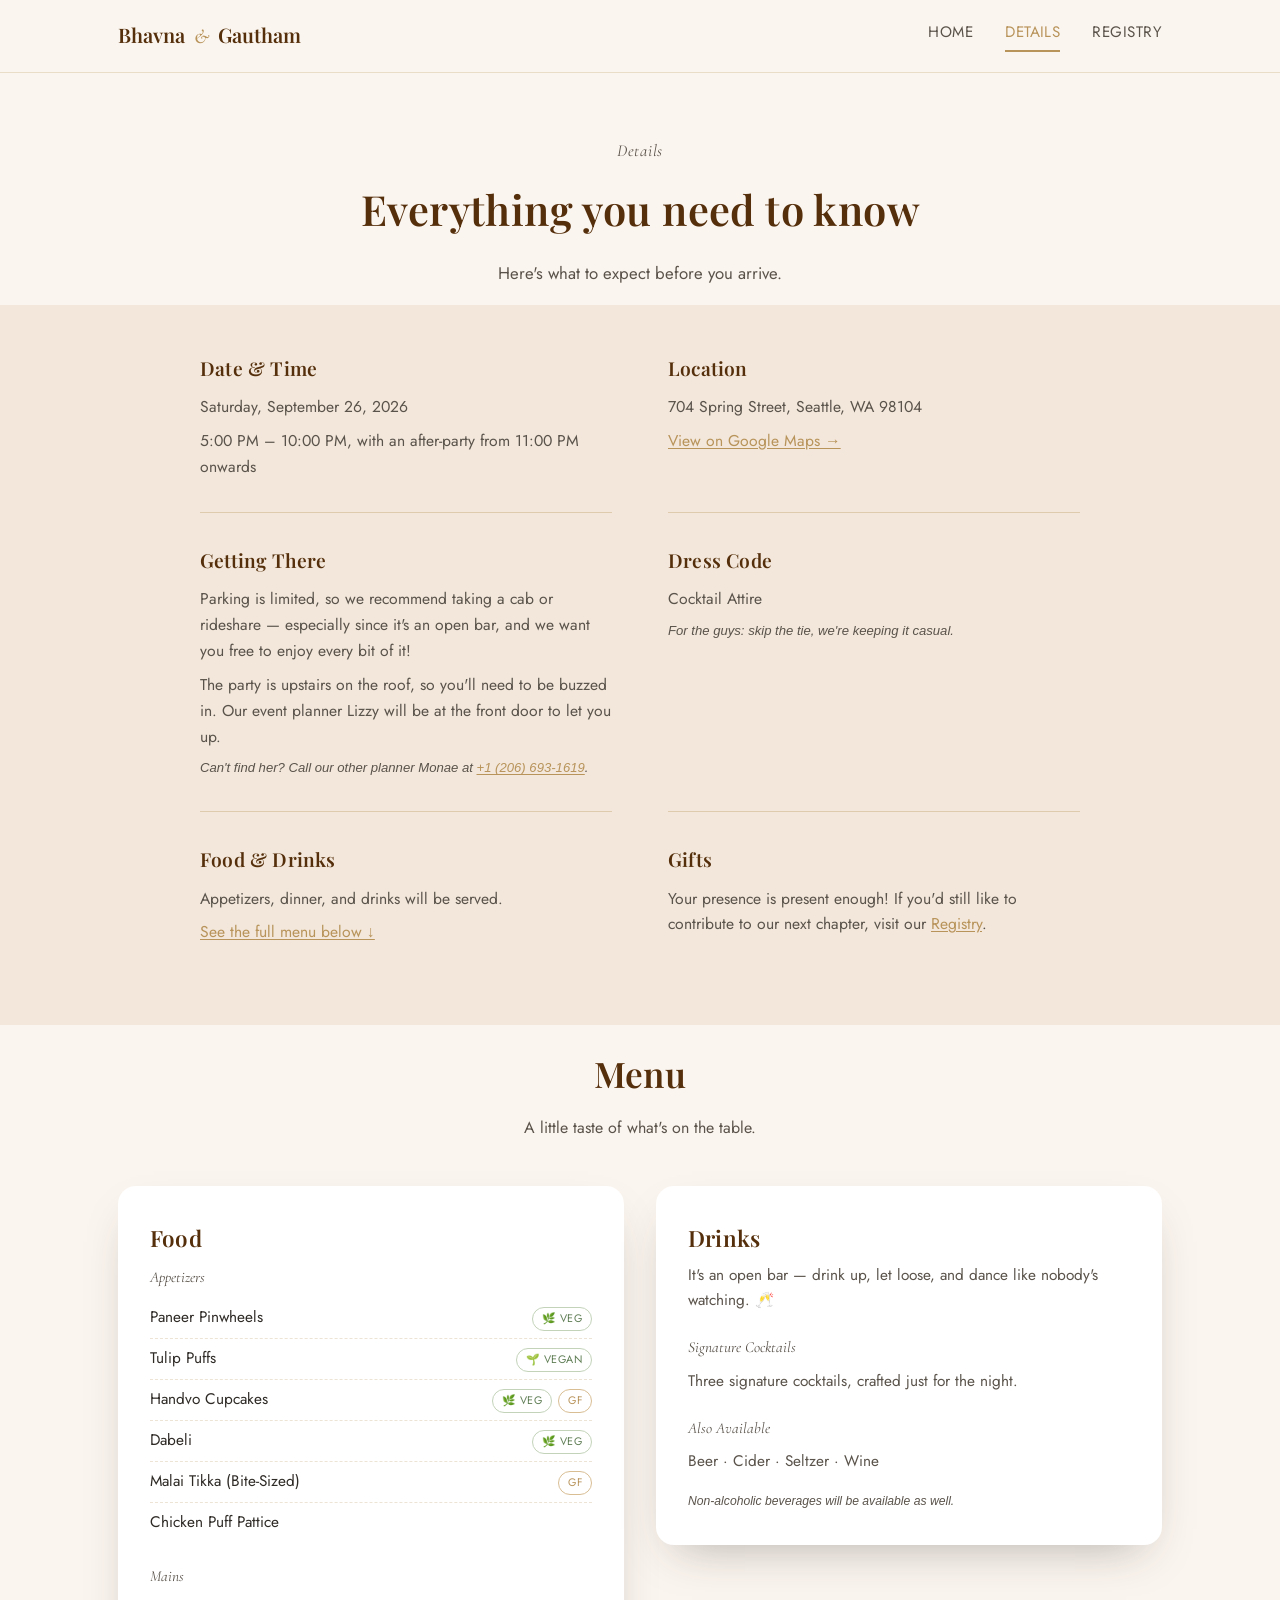
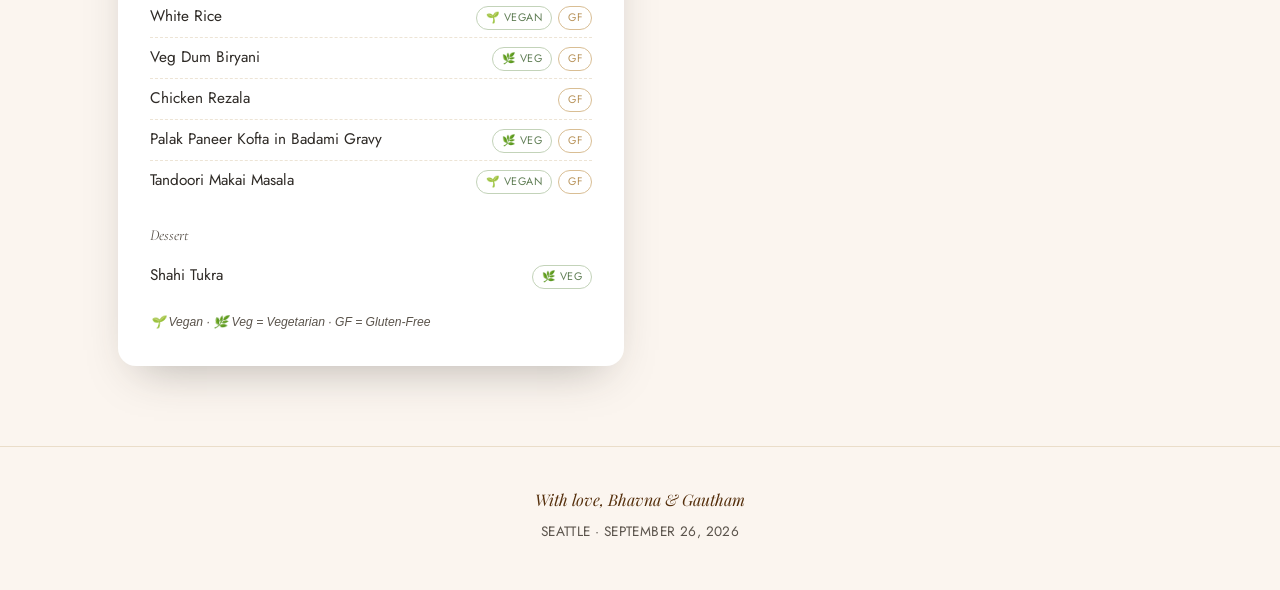
==== commit 3335b86f: "Expand Getting There with rooftop entry and event planner contacts - Note the open bar as an extra r" ====
--- a/details.html
+++ b/details.html
@@ -69,7 +69,9 @@
               <h3>Getting There</h3>
             </div>
             <div class="detail-content">
-              <p>Parking is limited at the venue, so we recommend taking a cab or rideshare.</p>
+              <p>Parking is limited, so we recommend taking a cab or rideshare &mdash; especially since it's an open bar, and we want you free to enjoy every bit of it!</p>
+              <p>The party is upstairs on the roof, so you'll need to be buzzed in. Our event planner Lizzy will be at the front door to let you up.</p>
+              <p class="footnote">Can't find her? Call our other planner Monae at <a href="tel:+12066931619">+1 (206) 693-1619</a>.</p>
             </div>
           </div>
 
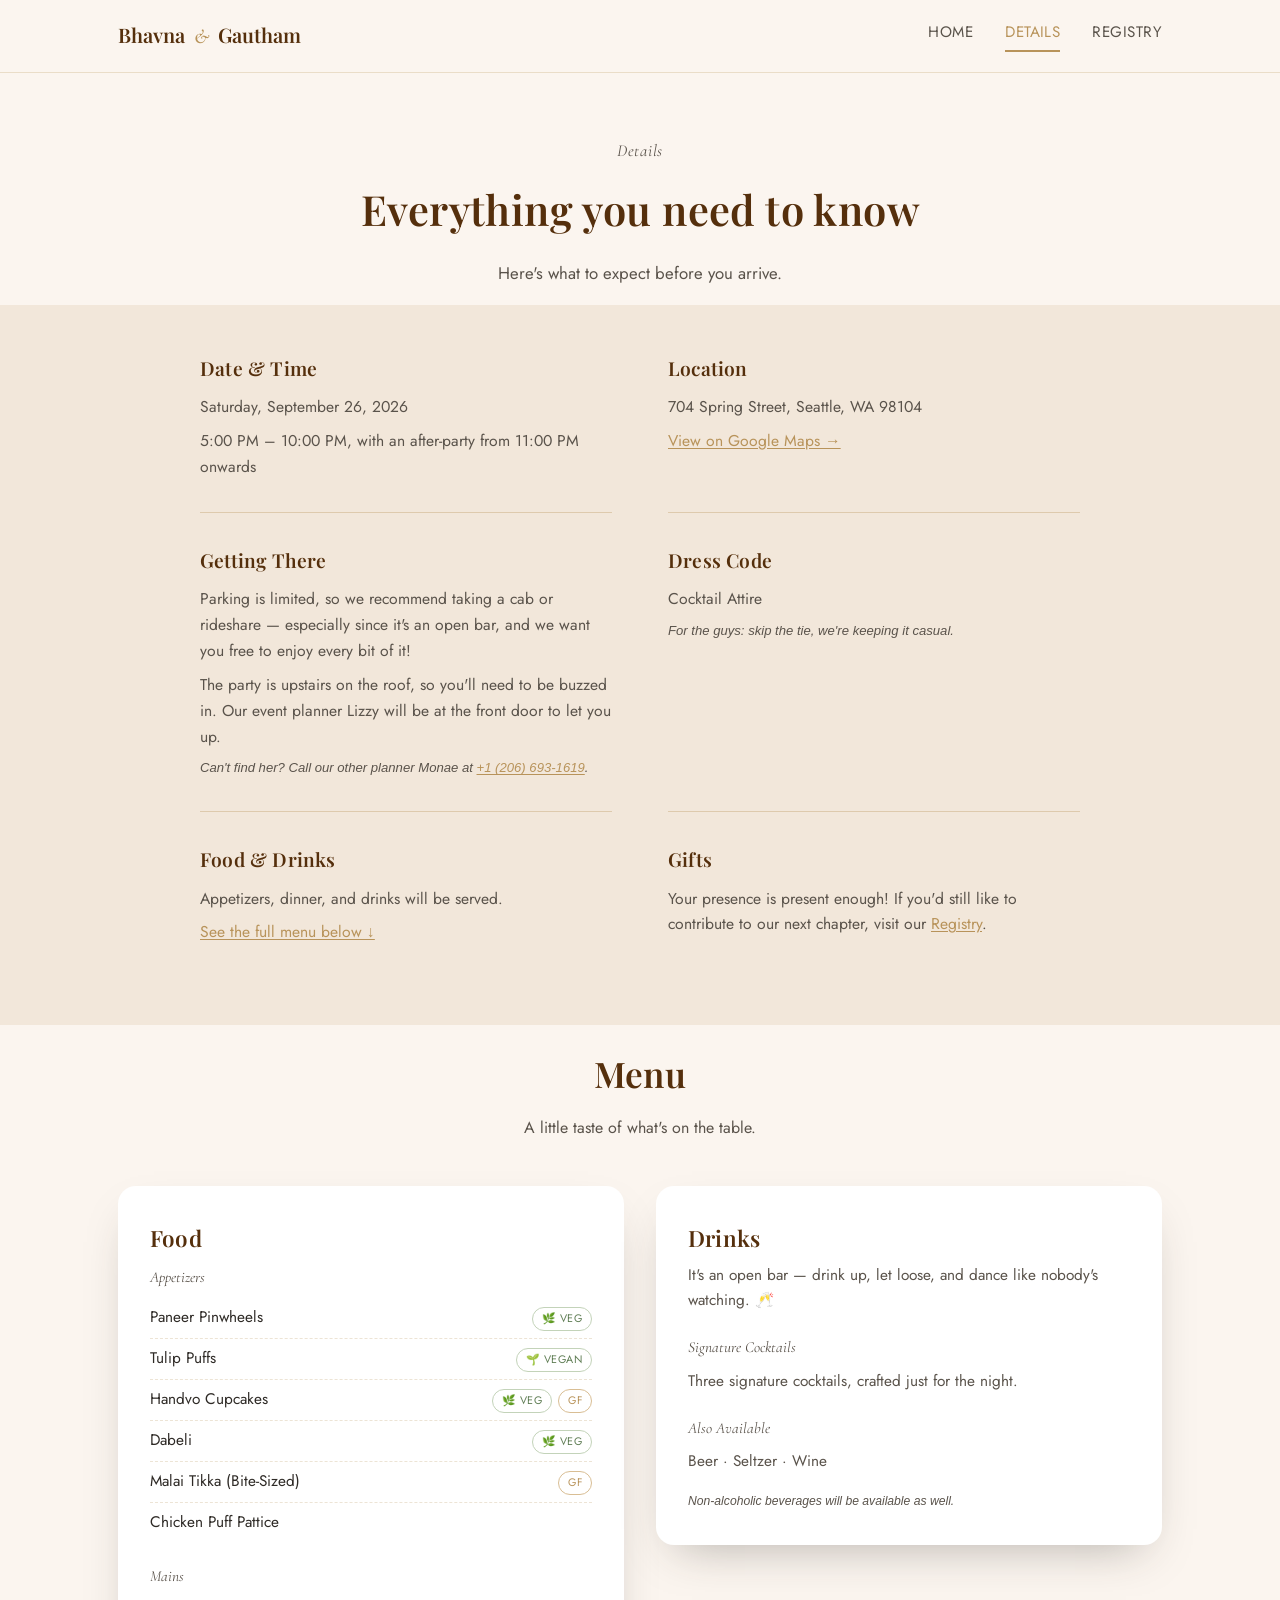
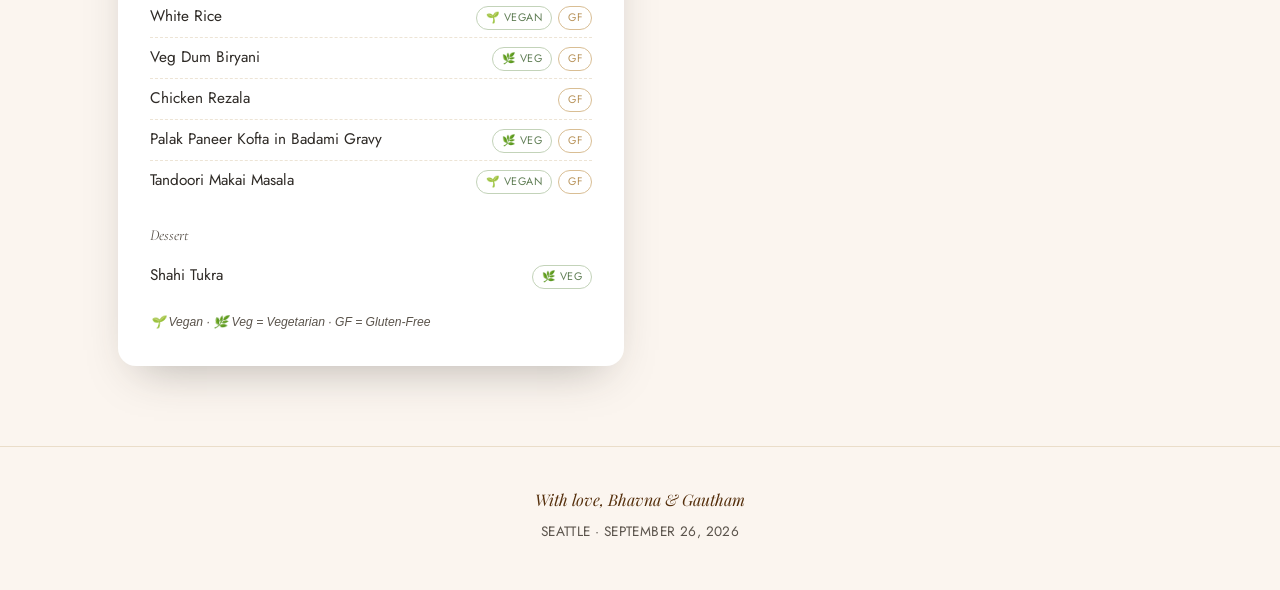
==== commit 04952011: "Remove Cider from the drinks menu Co-Authored-By: Claude Sonnet 5 <noreply@anthropic.com> Claude-Ses" ====
--- a/details.html
+++ b/details.html
@@ -152,7 +152,7 @@
             <p>Three signature cocktails, crafted just for the night.</p>
 
             <p class="menu-subhead">Also Available</p>
-            <p>Beer &middot; Cider &middot; Seltzer &middot; Wine</p>
+            <p>Beer &middot; Seltzer &middot; Wine</p>
             <p class="menu-note">Non-alcoholic beverages will be available as well.</p>
           </div>
 
